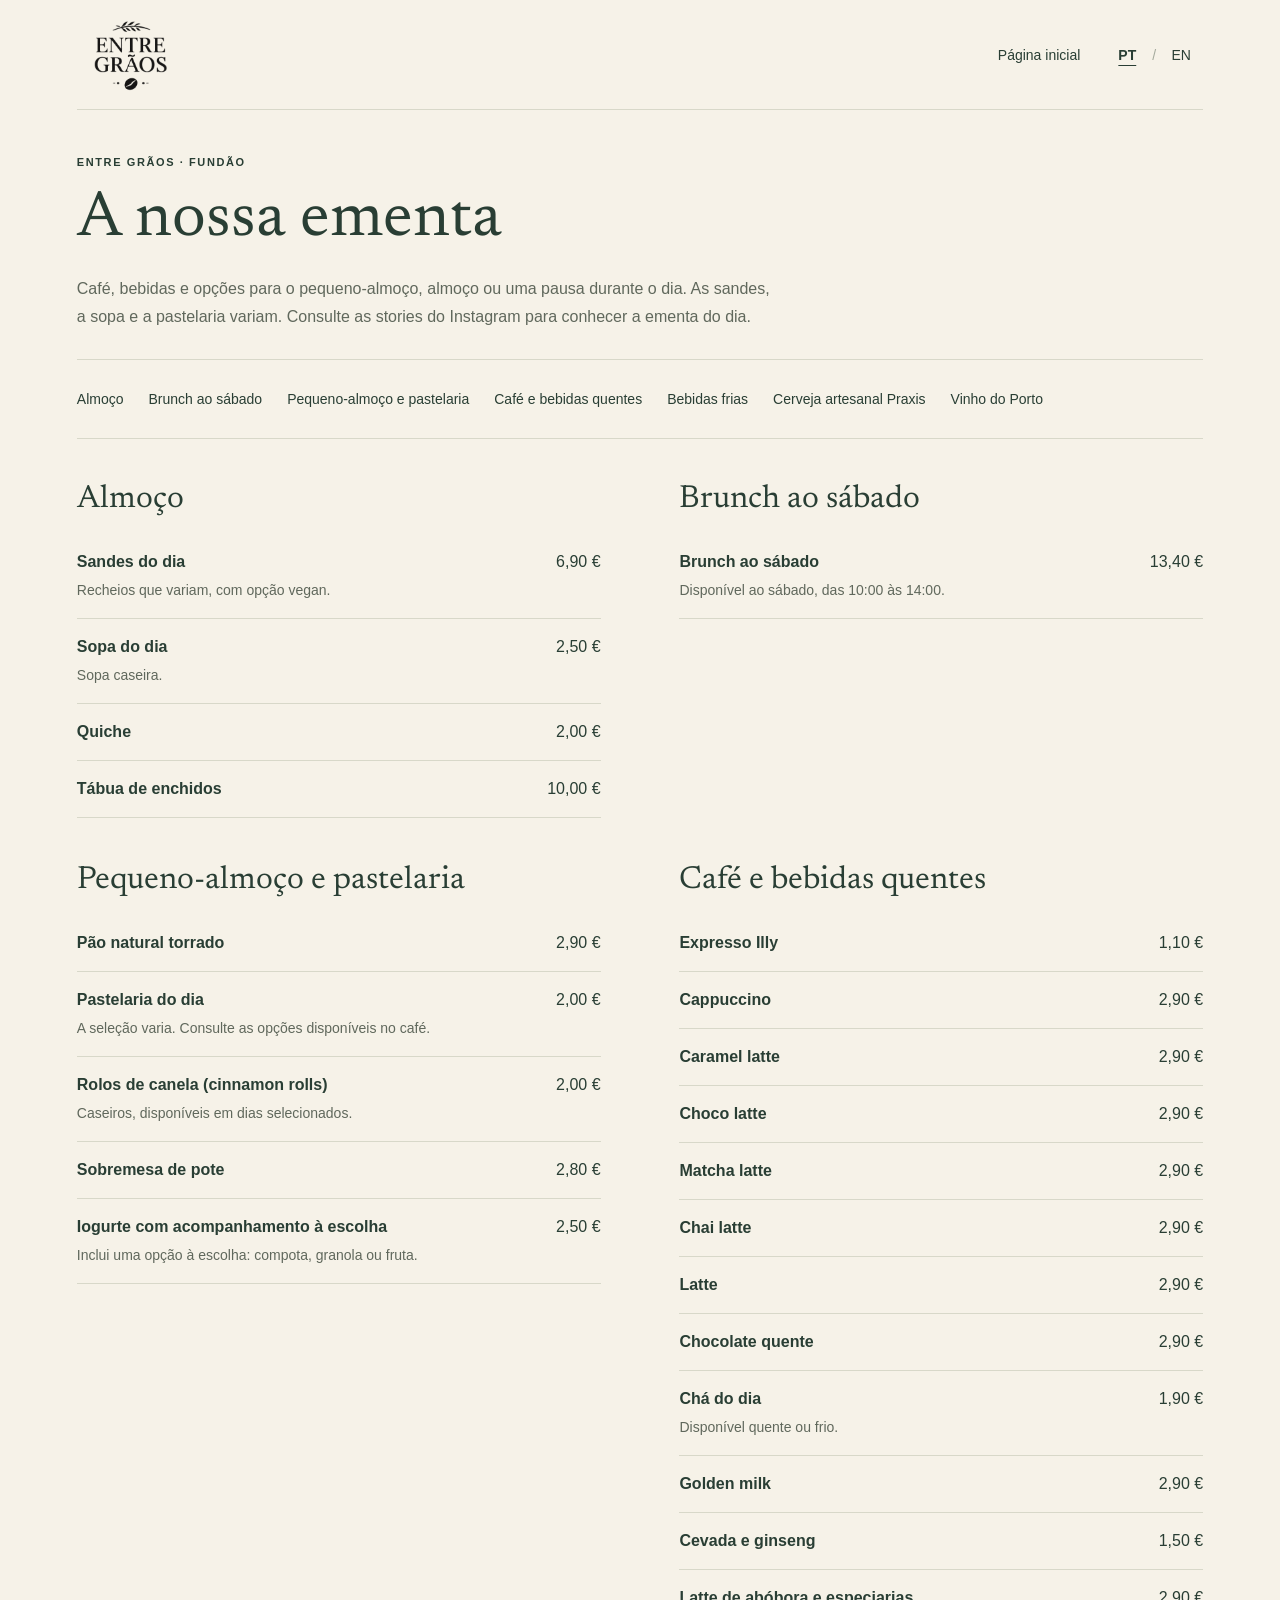
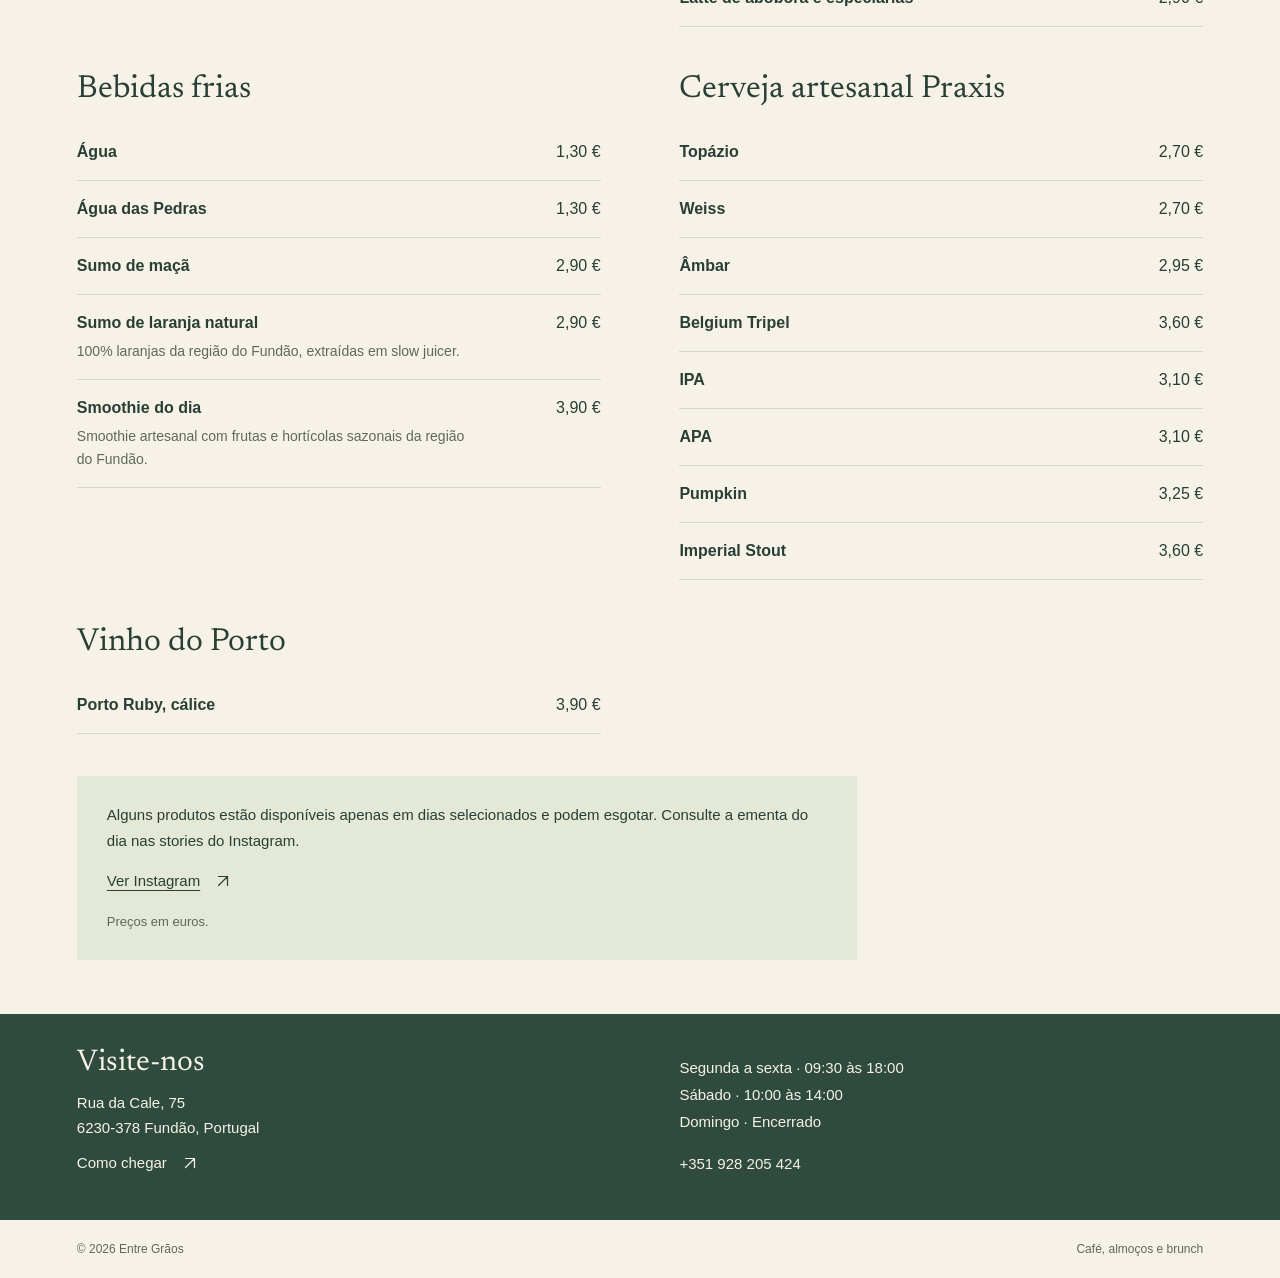
==== ementa/index.html @ a1f1f21e "Add bilingual menu with confirmed prices and homepage navigation" ====
<!doctype html>
<html lang="pt-PT"><head>
<meta charset="utf-8"><meta name="viewport" content="width=device-width,initial-scale=1"><meta name="theme-color" content="#2f4b3e">
<title>Ementa | Entre Grãos, Fundão</title><meta name="description" content="Consulte a ementa e os preços do Entre Grãos no Fundão: sandes, sopa, brunch ao sábado, pastelaria caseira, café e bebidas.">
<link rel="canonical" href="https://www.entregraos.pt/ementa/"><link rel="alternate" hreflang="pt-PT" href="https://www.entregraos.pt/ementa/"><link rel="alternate" hreflang="en" href="https://www.entregraos.pt/en/menu/"><link rel="alternate" hreflang="x-default" href="https://www.entregraos.pt/ementa/">
<meta property="og:type" content="website"><meta property="og:site_name" content="Entre Grãos"><meta property="og:title" content="Ementa | Entre Grãos, Fundão"><meta property="og:description" content="Consulte a ementa e os preços do Entre Grãos no Fundão: sandes, sopa, brunch ao sábado, pastelaria caseira, café e bebidas."><meta property="og:url" content="https://www.entregraos.pt/ementa/"><meta property="og:image" content="https://www.entregraos.pt/assets/entre-graos-interior-share.jpg"><meta property="og:image:width" content="1200"><meta property="og:image:height" content="630"><meta name="twitter:card" content="summary_large_image">
<link rel="icon" href="../assets/icons/favicon.ico?v=original-1" sizes="16x16 32x32 48x48"><link rel="apple-touch-icon" href="../assets/icons/apple-touch-icon.png?v=original-1" sizes="180x180">
<link rel="preload" href="../assets/fonts/newsreader-400-normal.woff2" as="font" type="font/woff2" crossorigin>
<link rel="stylesheet" href="../style.css?v=20261030-menu-1"><link rel="stylesheet" href="../menu.css?v=20261030-menu-1">
<script type="application/ld+json">{"@context":"https://schema.org","@type":"Menu","@id":"https://www.entregraos.pt/ementa/#menu","name":"A nossa ementa","url":"https://www.entregraos.pt/ementa/","inLanguage":"pt-PT","hasMenuSection":[{"@type":"MenuSection","name":"Almoço","hasMenuItem":[{"@type":"MenuItem","name":"Sandes do dia","offers":{"@type":"Offer","price":"6.90","priceCurrency":"EUR"},"description":"Recheios que variam, com opção vegan."},{"@type":"MenuItem","name":"Sopa do dia","offers":{"@type":"Offer","price":"2.50","priceCurrency":"EUR"},"description":"Sopa caseira."},{"@type":"MenuItem","name":"Quiche","offers":{"@type":"Offer","price":"2.00","priceCurrency":"EUR"}},{"@type":"MenuItem","name":"Tábua de enchidos","offers":{"@type":"Offer","price":"10.00","priceCurrency":"EUR"}}]},{"@type":"MenuSection","name":"Brunch ao sábado","hasMenuItem":[{"@type":"MenuItem","name":"Brunch ao sábado","offers":{"@type":"Offer","price":"13.40","priceCurrency":"EUR"},"description":"Disponível ao sábado, das 10:00 às 14:00."}]},{"@type":"MenuSection","name":"Pequeno-almoço e pastelaria","hasMenuItem":[{"@type":"MenuItem","name":"Pão natural torrado","offers":{"@type":"Offer","price":"2.90","priceCurrency":"EUR"}},{"@type":"MenuItem","name":"Pastelaria do dia","offers":{"@type":"Offer","price":"2.00","priceCurrency":"EUR"},"description":"A seleção varia. Consulte as opções disponíveis no café."},{"@type":"MenuItem","name":"Rolos de canela (cinnamon rolls)","offers":{"@type":"Offer","price":"2.00","priceCurrency":"EUR"},"description":"Caseiros, disponíveis em dias selecionados."},{"@type":"MenuItem","name":"Sobremesa de pote","offers":{"@type":"Offer","price":"2.80","priceCurrency":"EUR"}},{"@type":"MenuItem","name":"Iogurte com acompanhamento à escolha","offers":{"@type":"Offer","price":"2.50","priceCurrency":"EUR"},"description":"Inclui uma opção à escolha: compota, granola ou fruta."}]},{"@type":"MenuSection","name":"Café e bebidas quentes","hasMenuItem":[{"@type":"MenuItem","name":"Expresso Illy","offers":{"@type":"Offer","price":"1.10","priceCurrency":"EUR"}},{"@type":"MenuItem","name":"Cappuccino","offers":{"@type":"Offer","price":"2.90","priceCurrency":"EUR"}},{"@type":"MenuItem","name":"Caramel latte","offers":{"@type":"Offer","price":"2.90","priceCurrency":"EUR"}},{"@type":"MenuItem","name":"Choco latte","offers":{"@type":"Offer","price":"2.90","priceCurrency":"EUR"}},{"@type":"MenuItem","name":"Matcha latte","offers":{"@type":"Offer","price":"2.90","priceCurrency":"EUR"}},{"@type":"MenuItem","name":"Chai latte","offers":{"@type":"Offer","price":"2.90","priceCurrency":"EUR"}},{"@type":"MenuItem","name":"Latte","offers":{"@type":"Offer","price":"2.90","priceCurrency":"EUR"}},{"@type":"MenuItem","name":"Chocolate quente","offers":{"@type":"Offer","price":"2.90","priceCurrency":"EUR"}},{"@type":"MenuItem","name":"Chá do dia","offers":{"@type":"Offer","price":"1.90","priceCurrency":"EUR"},"description":"Disponível quente ou frio."},{"@type":"MenuItem","name":"Golden milk","offers":{"@type":"Offer","price":"2.90","priceCurrency":"EUR"}},{"@type":"MenuItem","name":"Cevada e ginseng","offers":{"@type":"Offer","price":"1.50","priceCurrency":"EUR"}},{"@type":"MenuItem","name":"Latte de abóbora e especiarias","offers":{"@type":"Offer","price":"2.90","priceCurrency":"EUR"}}]},{"@type":"MenuSection","name":"Bebidas frias","hasMenuItem":[{"@type":"MenuItem","name":"Água","offers":{"@type":"Offer","price":"1.30","priceCurrency":"EUR"}},{"@type":"MenuItem","name":"Água das Pedras","offers":{"@type":"Offer","price":"1.30","priceCurrency":"EUR"}},{"@type":"MenuItem","name":"Sumo de maçã","offers":{"@type":"Offer","price":"2.90","priceCurrency":"EUR"}},{"@type":"MenuItem","name":"Sumo de laranja natural","offers":{"@type":"Offer","price":"2.90","priceCurrency":"EUR"},"description":"100% laranjas da região do Fundão, extraídas em slow juicer."},{"@type":"MenuItem","name":"Smoothie do dia","offers":{"@type":"Offer","price":"3.90","priceCurrency":"EUR"},"description":"Smoothie artesanal com frutas e hortícolas sazonais da região do Fundão."}]},{"@type":"MenuSection","name":"Cerveja artesanal Praxis","hasMenuItem":[{"@type":"MenuItem","name":"Topázio","offers":{"@type":"Offer","price":"2.70","priceCurrency":"EUR"}},{"@type":"MenuItem","name":"Weiss","offers":{"@type":"Offer","price":"2.70","priceCurrency":"EUR"}},{"@type":"MenuItem","name":"Âmbar","offers":{"@type":"Offer","price":"2.95","priceCurrency":"EUR"}},{"@type":"MenuItem","name":"Belgium Tripel","offers":{"@type":"Offer","price":"3.60","priceCurrency":"EUR"}},{"@type":"MenuItem","name":"IPA","offers":{"@type":"Offer","price":"3.10","priceCurrency":"EUR"}},{"@type":"MenuItem","name":"APA","offers":{"@type":"Offer","price":"3.10","priceCurrency":"EUR"}},{"@type":"MenuItem","name":"Pumpkin","offers":{"@type":"Offer","price":"3.25","priceCurrency":"EUR"}},{"@type":"MenuItem","name":"Imperial Stout","offers":{"@type":"Offer","price":"3.60","priceCurrency":"EUR"}}]},{"@type":"MenuSection","name":"Vinho do Porto","hasMenuItem":[{"@type":"MenuItem","name":"Porto Ruby, cálice","offers":{"@type":"Offer","price":"3.90","priceCurrency":"EUR"}}]}]}</script>
</head><body class="menu-page">
<a class="skip-link" href="#main">Saltar para a ementa</a>
<header class="site-header wrap"><a class="brand" href="../" aria-label="Entre Grãos, página inicial"><img src="../logo-entregraos.png" width="612" height="408" alt="Entre Grãos"></a><div class="header-links"><a class="menu-home-link" href="../">Página inicial</a><nav class="languages" aria-label="Idioma / Language"><a href="./" lang="pt-PT" hreflang="pt-PT" aria-label="Português (PT)" aria-current="page">PT</a><span aria-hidden="true">/</span><a href="../en/menu/" lang="en" hreflang="en" aria-label="English (EN)">EN</a></nav></div></header>
<main class="menu-main wrap" id="main" tabindex="-1"><div class="menu-intro"><p class="eyebrow">Entre Grãos · Fundão</p><h1>A nossa ementa</h1><p>Café, bebidas e opções para o pequeno-almoço, almoço ou uma pausa durante o dia. As sandes, a sopa e a pastelaria variam. Consulte as stories do Instagram para conhecer a ementa do dia.</p></div>
<nav class="menu-categories" aria-label="Categorias da ementa"><a href="#almoco">Almoço</a><a href="#brunch">Brunch ao sábado</a><a href="#pequeno-almoco">Pequeno-almoço e pastelaria</a><a href="#quentes">Café e bebidas quentes</a><a href="#frias">Bebidas frias</a><a href="#cervejas">Cerveja artesanal Praxis</a><a href="#vinho">Vinho do Porto</a></nav>
<div class="menu-layout"><section class="menu-section" id="almoco" aria-labelledby="title-almoco"><h2 id="title-almoco">Almoço</h2><ul><li class="menu-item" id="sandes"><div class="menu-item-copy"><h3>Sandes do dia</h3><p>Recheios que variam, com opção vegan.</p></div><p class="menu-price">6,90 €</p></li><li class="menu-item" id="sopa"><div class="menu-item-copy"><h3>Sopa do dia</h3><p>Sopa caseira.</p></div><p class="menu-price">2,50 €</p></li><li class="menu-item" id="quiche"><div class="menu-item-copy"><h3>Quiche</h3></div><p class="menu-price">2,00 €</p></li><li class="menu-item" id="tabua"><div class="menu-item-copy"><h3>Tábua de enchidos</h3></div><p class="menu-price">10,00 €</p></li></ul></section><section class="menu-section" id="brunch" aria-labelledby="title-brunch"><h2 id="title-brunch">Brunch ao sábado</h2><ul><li class="menu-item" id="brunch-sabado"><div class="menu-item-copy"><h3>Brunch ao sábado</h3><p>Disponível ao sábado, das 10:00 às 14:00.</p></div><p class="menu-price">13,40 €</p></li></ul></section><section class="menu-section" id="pequeno-almoco" aria-labelledby="title-pequeno-almoco"><h2 id="title-pequeno-almoco">Pequeno-almoço e pastelaria</h2><ul><li class="menu-item" id="torrada"><div class="menu-item-copy"><h3>Pão natural torrado</h3></div><p class="menu-price">2,90 €</p></li><li class="menu-item" id="pastelaria"><div class="menu-item-copy"><h3>Pastelaria do dia</h3><p>A seleção varia. Consulte as opções disponíveis no café.</p></div><p class="menu-price">2,00 €</p></li><li class="menu-item" id="rolos-canela"><div class="menu-item-copy"><h3>Rolos de canela (cinnamon rolls)</h3><p>Caseiros, disponíveis em dias selecionados.</p></div><p class="menu-price">2,00 €</p></li><li class="menu-item" id="sobremesa-pote"><div class="menu-item-copy"><h3>Sobremesa de pote</h3></div><p class="menu-price">2,80 €</p></li><li class="menu-item" id="iogurte"><div class="menu-item-copy"><h3>Iogurte com acompanhamento à escolha</h3><p>Inclui uma opção à escolha: compota, granola ou fruta.</p></div><p class="menu-price">2,50 €</p></li></ul></section><section class="menu-section" id="quentes" aria-labelledby="title-quentes"><h2 id="title-quentes">Café e bebidas quentes</h2><ul><li class="menu-item" id="expresso"><div class="menu-item-copy"><h3>Expresso Illy</h3></div><p class="menu-price">1,10 €</p></li><li class="menu-item" id="cappuccino"><div class="menu-item-copy"><h3>Cappuccino</h3></div><p class="menu-price">2,90 €</p></li><li class="menu-item" id="caramel-latte"><div class="menu-item-copy"><h3>Caramel latte</h3></div><p class="menu-price">2,90 €</p></li><li class="menu-item" id="choco-latte"><div class="menu-item-copy"><h3>Choco latte</h3></div><p class="menu-price">2,90 €</p></li><li class="menu-item" id="matcha"><div class="menu-item-copy"><h3>Matcha latte</h3></div><p class="menu-price">2,90 €</p></li><li class="menu-item" id="chai"><div class="menu-item-copy"><h3>Chai latte</h3></div><p class="menu-price">2,90 €</p></li><li class="menu-item" id="latte"><div class="menu-item-copy"><h3>Latte</h3></div><p class="menu-price">2,90 €</p></li><li class="menu-item" id="chocolate"><div class="menu-item-copy"><h3>Chocolate quente</h3></div><p class="menu-price">2,90 €</p></li><li class="menu-item" id="cha"><div class="menu-item-copy"><h3>Chá do dia</h3><p>Disponível quente ou frio.</p></div><p class="menu-price">1,90 €</p></li><li class="menu-item" id="golden-milk"><div class="menu-item-copy"><h3>Golden milk</h3></div><p class="menu-price">2,90 €</p></li><li class="menu-item" id="cevada-ginseng"><div class="menu-item-copy"><h3>Cevada e ginseng</h3></div><p class="menu-price">1,50 €</p></li><li class="menu-item" id="pumpkin-latte"><div class="menu-item-copy"><h3>Latte de abóbora e especiarias</h3></div><p class="menu-price">2,90 €</p></li></ul></section><section class="menu-section" id="frias" aria-labelledby="title-frias"><h2 id="title-frias">Bebidas frias</h2><ul><li class="menu-item" id="agua"><div class="menu-item-copy"><h3>Água</h3></div><p class="menu-price">1,30 €</p></li><li class="menu-item" id="pedras"><div class="menu-item-copy"><h3>Água das Pedras</h3></div><p class="menu-price">1,30 €</p></li><li class="menu-item" id="sumo-maca"><div class="menu-item-copy"><h3>Sumo de maçã</h3></div><p class="menu-price">2,90 €</p></li><li class="menu-item" id="sumo-laranja"><div class="menu-item-copy"><h3>Sumo de laranja natural</h3><p>100% laranjas da região do Fundão, extraídas em slow juicer.</p></div><p class="menu-price">2,90 €</p></li><li class="menu-item" id="smoothie"><div class="menu-item-copy"><h3>Smoothie do dia</h3><p>Smoothie artesanal com frutas e hortícolas sazonais da região do Fundão.</p></div><p class="menu-price">3,90 €</p></li></ul></section><section class="menu-section" id="cervejas" aria-labelledby="title-cervejas"><h2 id="title-cervejas">Cerveja artesanal Praxis</h2><ul><li class="menu-item" id="praxis-topazio"><div class="menu-item-copy"><h3>Topázio</h3></div><p class="menu-price">2,70 €</p></li><li class="menu-item" id="praxis-weiss"><div class="menu-item-copy"><h3>Weiss</h3></div><p class="menu-price">2,70 €</p></li><li class="menu-item" id="praxis-ambar"><div class="menu-item-copy"><h3>Âmbar</h3></div><p class="menu-price">2,95 €</p></li><li class="menu-item" id="praxis-tripel"><div class="menu-item-copy"><h3>Belgium Tripel</h3></div><p class="menu-price">3,60 €</p></li><li class="menu-item" id="praxis-ipa"><div class="menu-item-copy"><h3>IPA</h3></div><p class="menu-price">3,10 €</p></li><li class="menu-item" id="praxis-apa"><div class="menu-item-copy"><h3>APA</h3></div><p class="menu-price">3,10 €</p></li><li class="menu-item" id="praxis-pumpkin"><div class="menu-item-copy"><h3>Pumpkin</h3></div><p class="menu-price">3,25 €</p></li><li class="menu-item" id="praxis-stout"><div class="menu-item-copy"><h3>Imperial Stout</h3></div><p class="menu-price">3,60 €</p></li></ul></section><section class="menu-section" id="vinho" aria-labelledby="title-vinho"><h2 id="title-vinho">Vinho do Porto</h2><ul><li class="menu-item" id="porto-ruby"><div class="menu-item-copy"><h3>Porto Ruby, cálice</h3></div><p class="menu-price">3,90 €</p></li></ul></section></div>
<aside class="menu-note"><p>Alguns produtos estão disponíveis apenas em dias selecionados e podem esgotar. Consulte a ementa do dia nas stories do Instagram.</p><a href="https://www.instagram.com/entre.graos.fnd/" target="_blank" rel="noopener noreferrer">Ver Instagram<svg width="18" height="18" viewBox="0 0 24 24" fill="none" stroke="currentColor" stroke-width="1.6" stroke-linecap="round" stroke-linejoin="round" aria-hidden="true"><path d="M6 18 18 6M6 6h12v12"/></svg></a><p class="currency-note">Preços em euros.</p></aside>
</main>
<section class="menu-visit"><div class="wrap"><div><h2>Visite-nos</h2><address>Rua da Cale, 75<br>6230-378 Fundão, Portugal</address><a href="https://maps.app.goo.gl/PhbanYhNMqBERcAv9" target="_blank" rel="noopener noreferrer">Como chegar<svg width="18" height="18" viewBox="0 0 24 24" fill="none" stroke="currentColor" stroke-width="1.6" stroke-linecap="round" stroke-linejoin="round" aria-hidden="true"><path d="M6 18 18 6M6 6h12v12"/></svg></a></div><div class="menu-opening"><p>Segunda a sexta · 09:30 às 18:00<br>Sábado · 10:00 às 14:00<br>Domingo · Encerrado</p><a href="tel:+351928205424">+351 928 205 424</a></div></div></section>
<footer class="wrap"><span>© 2026 Entre Grãos</span><span>Café, almoços e brunch</span></footer>
</body></html>
---- style.css ----
@font-face{font-family:'Newsreader';font-style:normal;font-weight:400;font-display:swap;src:url('assets/fonts/newsreader-400-normal.woff2') format('woff2')}
@font-face{font-family:'Newsreader';font-style:italic;font-weight:400;font-display:swap;src:url('assets/fonts/newsreader-400-italic.woff2') format('woff2')}
:root{--cream:#f6f2e8;--green:#2f4b3e;--ink:#293e34;--muted:#60685c;--line:#d8d8c9;--clay:#a9583f;font-family:Arial,Helvetica,sans-serif;color:var(--ink);background:var(--cream)}
*{box-sizing:border-box}html{scroll-behavior:smooth;scroll-padding-top:24px}body{margin:0}a{color:inherit;text-decoration:none}a:focus-visible{outline:3px solid var(--clay);outline-offset:5px}a:hover{text-decoration:underline;text-underline-offset:4px}img{display:block;width:100%;height:auto}p,h1,h2,figure{margin:0}.wrap{width:min(1180px,88%);margin-inline:auto}.site-header{height:110px;display:flex;align-items:center;justify-content:space-between;border-bottom:1px solid var(--line)}.brand{display:block;position:relative;overflow:hidden;width:110px;height:88px;flex:none}.brand img{position:absolute;width:205px;height:auto;max-width:none;top:-24px;left:-48px;mix-blend-mode:multiply}.header-links{display:flex;align-items:center;gap:34px;font-size:14px}.visit-link{padding:14px 0}.languages{display:flex;align-items:center;gap:3px}.languages a{display:flex;align-items:center;justify-content:center;min-width:44px;min-height:44px}.languages span{color:#a5aa9d}.languages [aria-current=page]{font-weight:700;text-decoration:underline;text-underline-offset:5px}.hero{display:grid;grid-template-columns:1.14fr 1fr;gap:7%;padding-block:46px 52px;align-items:center}.eyebrow{font-size:11px;font-weight:600;letter-spacing:1.6px;text-transform:uppercase;margin-bottom:23px}.hero h1{font-family:'Newsreader',Georgia,'Times New Roman',serif;font-size:clamp(38px,3.8vw,55px);font-weight:400;letter-spacing:0;line-height:1.06}.hero h1 em{display:block;font-weight:400;margin-top:5px}.introduction{font-size:16px;line-height:1.75;color:var(--muted);margin-top:24px;max-width:510px}.services{display:grid;grid-template-columns:.95fr 1fr;gap:24px;margin-top:28px;padding-top:22px;border-top:1px solid var(--line)}.services h2{font-size:15px;font-weight:600;margin-bottom:8px}.services p{font-size:13px;line-height:1.65}.button{display:inline-flex;align-items:center;justify-content:space-between;gap:42px;min-height:52px;margin-top:28px;padding:15px 22px;background:var(--green);color:var(--cream);font-size:14px}.button:hover{background:#243f32;text-decoration:none}svg{flex:none}.hero-photo{height:515px;overflow:hidden;border-radius:160px 0 0 0}.hero-photo img{width:100%;height:100%;object-fit:cover;object-position:center 65%}.visit{background:var(--green);color:var(--cream)}.visit-grid{display:grid;grid-template-columns:1fr 1fr 1.05fr;gap:8%;padding-block:42px 38px}.visit h2{letter-spacing:0;font-family:'Newsreader',Georgia,'Times New Roman',serif;font-size:26px;font-weight:400;margin-bottom:19px}.visit p,.visit address,.visit a,.visit dl{font-size:14px;line-height:1.65}.visit a:focus-visible{outline-color:var(--cream)}.visit dl{margin:0}.visit dl>div{display:flex;justify-content:space-between;gap:14px;padding:9px 0;border-bottom:1px solid #ffffff2b}.visit dl>div:first-child{padding-top:0}.visit dd{margin:0;white-space:nowrap}.contacts address{font-style:normal;margin-bottom:13px}.contacts>a{display:block;width:max-content;max-width:100%;min-height:36px}.social p{color:#e0e6d8;max-width:250px}.instagram,.facebook{display:flex;align-items:center;width:max-content;max-width:100%;gap:10px;min-height:44px}.instagram{margin-top:11px}.instagram>svg:last-child,.facebook>svg:last-child{margin-left:4px}.facebook{color:#e0e6d8}.visit a:hover{color:#fff}footer{display:flex;justify-content:space-between;gap:18px;padding-block:22px;font-size:12px;color:var(--muted)}.skip-link{position:absolute;left:12px;top:12px;transform:translateY(-180%);z-index:10;background:var(--green);color:white;padding:14px}.skip-link:focus{transform:translateY(0)}#main:focus{outline:none}
@media(max-width:1000px){.wrap{width:90%}.hero{gap:5%;grid-template-columns:1.12fr 1fr}.hero-photo{height:520px}.services{grid-template-columns:1fr;gap:15px}.visit-grid{gap:5%;grid-template-columns:1fr 1fr 1.1fr}.visit h2{font-size:24px}.visit dl>div{display:block}.visit dd{margin-top:3px}}
@media(max-width:700px){.wrap{width:86%}.site-header{height:93px}.brand{width:93px;height:78px}.brand img{width:177px;top:-20px;left:-43px}.visit-link{display:none}.header-links{gap:0}.hero{display:flex;flex-direction:column;align-items:stretch;gap:31px;padding-block:34px 36px}.eyebrow{font-size:10px;margin-bottom:20px}.hero h1{font-size:clamp(34px,9.4vw,48px);letter-spacing:0;line-height:1.08}.hero h1 em{margin-top:3px}.introduction{font-size:15px;line-height:1.75;margin-top:21px}.services{grid-template-columns:1fr;gap:18px;margin-top:25px;padding-top:20px}.services h2{margin-bottom:4px}.services p{font-size:14px}.button{margin-top:24px}.hero-photo{height:240px;border-radius:90px 0 0 0}.hero-photo img{object-position:center 72%}.visit-grid{grid-template-columns:1fr;gap:29px;padding-block:34px}.visit h2{font-size:26px;margin-bottom:15px}.visit dl>div{display:flex}.visit dd{margin-top:0}.social p{max-width:none}.contacts address{margin-bottom:10px}footer{flex-direction:column;gap:7px;padding-block:20px}}
@media(prefers-reduced-motion:reduce){html{scroll-behavior:auto}}

.hero-actions{display:flex;align-items:center;gap:25px;flex-wrap:wrap;margin-top:28px}.hero-actions .button{margin-top:0}.call-link{display:inline-flex;align-items:center;gap:12px;min-height:44px;font-size:14px;padding:8px 0;border-bottom:1px solid var(--line)}
@media(max-width:700px){.hero-actions{margin-top:24px;gap:24px}.hero-actions .button{gap:24px;padding-inline:18px}}

.menu-link{display:inline-flex;align-items:center;gap:12px;min-height:44px;padding:8px 0;font-size:14px;border-bottom:1px solid var(--line)}
---- menu.css ----
/* Menu typography shares the homepage's local fonts and brand palette. */
.menu-main{padding-block:46px 54px}.menu-intro{max-width:780px}.menu-intro .eyebrow{margin-bottom:18px}.menu-intro h1{font-family:'Newsreader',Georgia,serif;font-size:clamp(40px,5vw,64px);line-height:1.08;font-weight:400;letter-spacing:0}.menu-intro>p:last-child{max-width:700px;margin-top:20px;font-size:16px;line-height:1.75;color:var(--muted)}.menu-categories{display:flex;flex-wrap:wrap;gap:5px 25px;margin:28px 0 42px;padding:17px 0;border-block:1px solid var(--line)}.menu-categories a{display:inline-flex;align-items:center;min-height:44px;font-size:14px}.menu-layout{display:grid;grid-template-columns:1fr 1fr;gap:44px 7%;align-items:start}.menu-section{min-width:0;scroll-margin-top:24px}.menu-section h2{font-family:'Newsreader',Georgia,serif;font-size:32px;line-height:1.15;font-weight:400;letter-spacing:0;margin-bottom:16px}.menu-section ul{list-style:none;padding:0;margin:0}.menu-item{display:flex;justify-content:space-between;align-items:baseline;gap:20px;padding:16px 0;border-bottom:1px solid var(--line)}.menu-item-copy{min-width:0}.menu-item h3{font-size:16px;line-height:1.5;font-weight:600;margin:0}.menu-item-copy p{font-size:14px;line-height:1.65;color:var(--muted);margin-top:5px;max-width:390px}.menu-price{flex:none;white-space:nowrap;font-size:16px;line-height:1.5;font-variant-numeric:tabular-nums}.menu-note{margin-top:42px;padding:26px 30px;background:var(--sage,#e3e8d7);font-size:15px;line-height:1.75;max-width:780px}.menu-note>a,.menu-visit a{display:inline-flex;align-items:center;gap:14px;min-height:44px}.menu-note>a{margin-top:5px;text-decoration:underline;text-underline-offset:4px}.currency-note{font-size:13px;color:var(--muted);margin-top:8px}.menu-visit{background:var(--green);color:var(--cream);padding-block:34px}.menu-visit>.wrap{display:grid;grid-template-columns:1fr 1fr;gap:7%}.menu-visit h2{font-family:'Newsreader',Georgia,serif;font-size:30px;font-weight:400;margin:0 0 12px}.menu-visit address{font-style:normal;font-size:15px;line-height:1.7}.menu-visit a{font-size:15px}.menu-visit a:focus-visible{outline-color:var(--cream)}.menu-opening{padding-top:6px;font-size:15px;line-height:1.8}.menu-opening>a{margin-top:7px}.menu-home-link{min-height:44px;display:inline-flex;align-items:center;font-size:14px}.menu-page .header-links{gap:25px}
@media(max-width:760px){.menu-layout{grid-template-columns:1fr;gap:33px}.menu-main{padding-block:30px 36px}.menu-intro h1{font-size:43px}.menu-intro>p:last-child{font-size:15px;margin-top:16px}.menu-categories{gap:2px 18px;margin:23px 0 30px;padding-block:12px}.menu-categories a{font-size:13px}.menu-section h2{font-size:30px;margin-bottom:10px}.menu-item{gap:14px;padding-block:14px}.menu-item h3,.menu-price{font-size:15px}.menu-note{padding:22px;margin-top:32px}.menu-visit>.wrap{grid-template-columns:1fr;gap:22px}.menu-page .header-links{gap:12px}.menu-home-link{font-size:13px}.menu-page .languages{gap:0}}
@media(max-width:360px){.menu-page .wrap{width:90%}.menu-page .brand{width:85px}.menu-page .header-links{gap:8px}.menu-page .languages a{min-width:44px}.menu-home-link{max-width:65px;line-height:1.35}.menu-intro h1{font-size:38px}}
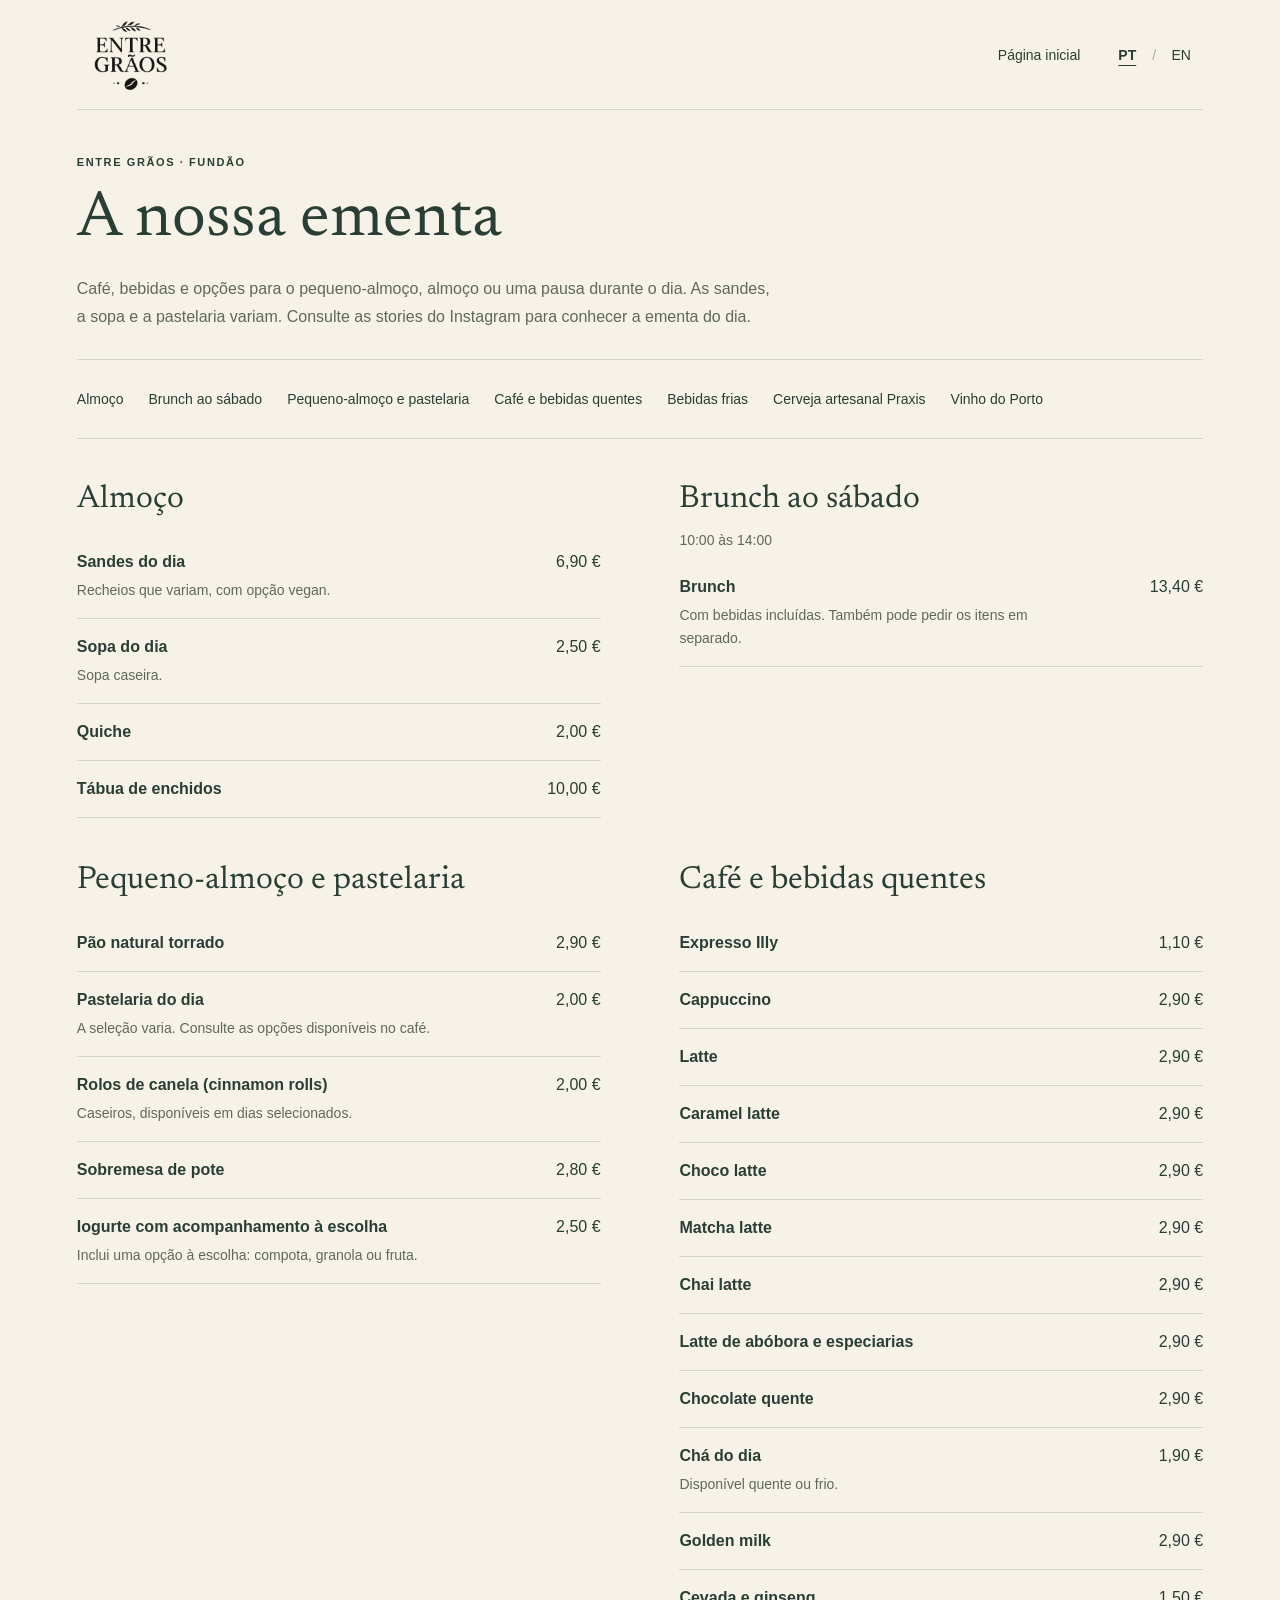
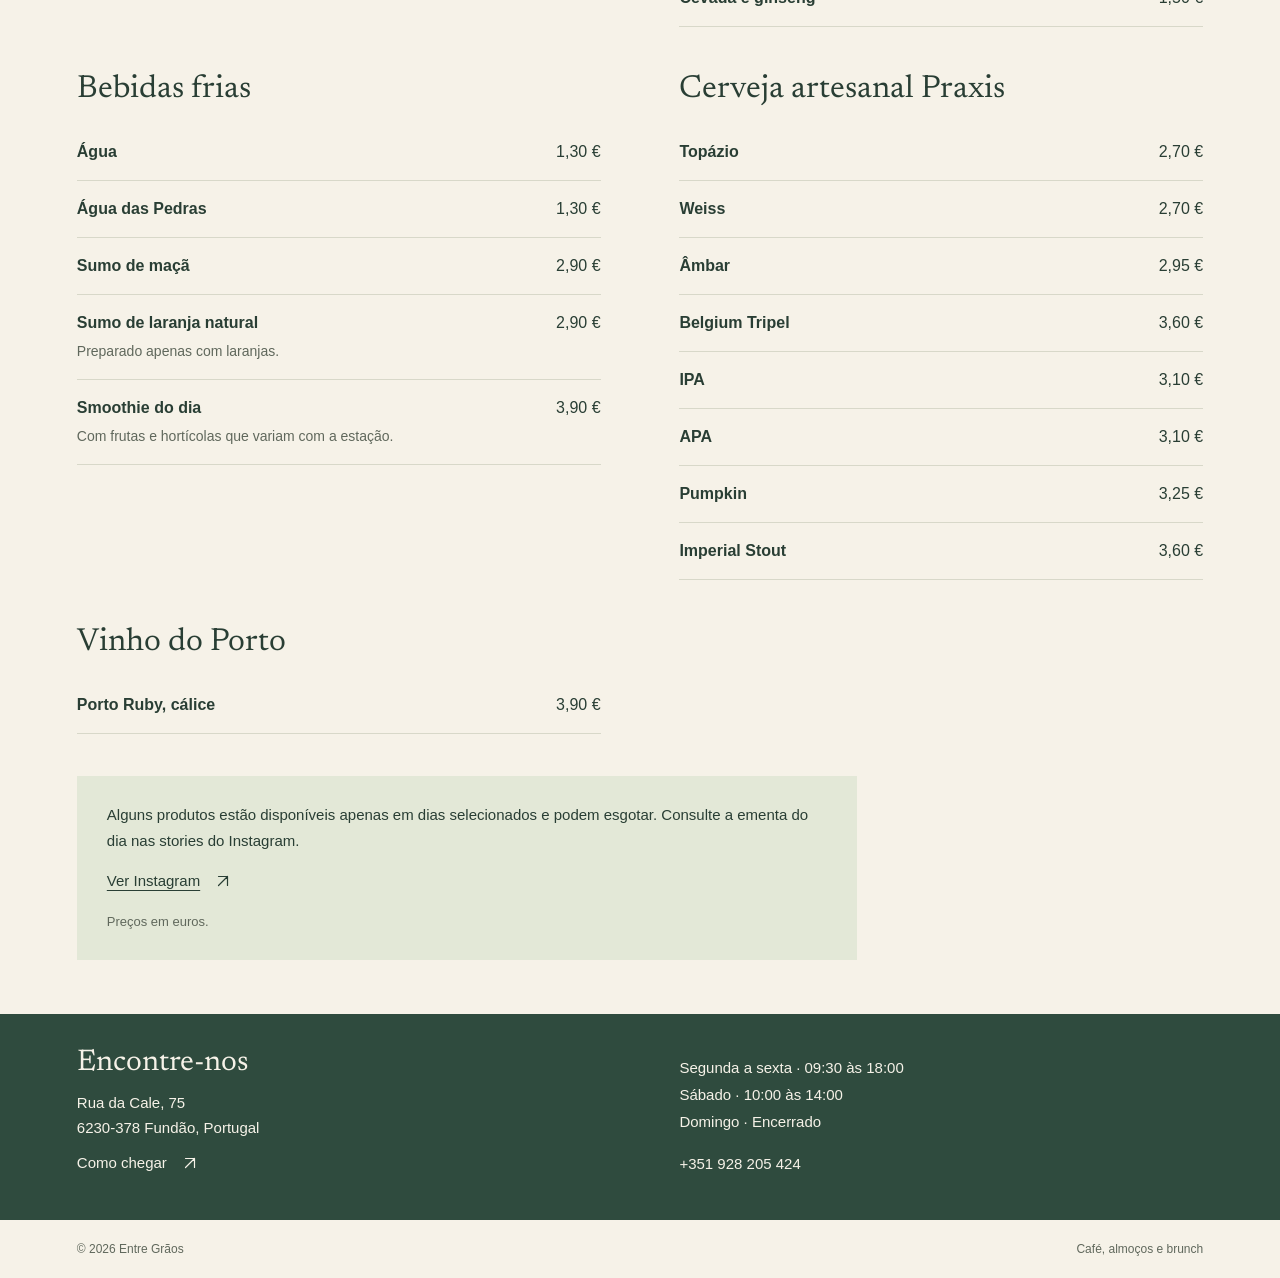
==== commit f0b2db11: "Refine menu navigation and copy, add branded 404 and sitemap dates" ====
--- a/ementa/index.html
+++ b/ementa/index.html
@@ -1,21 +1,21 @@
 <!doctype html>
 <html lang="pt-PT"><head>
 <meta charset="utf-8"><meta name="viewport" content="width=device-width,initial-scale=1"><meta name="theme-color" content="#2f4b3e">
-<title>Ementa | Entre Grãos, Fundão</title><meta name="description" content="Consulte a ementa e os preços do Entre Grãos no Fundão: sandes, sopa, brunch ao sábado, pastelaria caseira, café e bebidas.">
+<title>Ementa e preços | Entre Grãos, Fundão</title><meta name="description" content="Consulte a ementa e os preços do Entre Grãos no Fundão: sandes, sopa, brunch ao sábado, pastelaria caseira, café e bebidas.">
 <link rel="canonical" href="https://www.entregraos.pt/ementa/"><link rel="alternate" hreflang="pt-PT" href="https://www.entregraos.pt/ementa/"><link rel="alternate" hreflang="en" href="https://www.entregraos.pt/en/menu/"><link rel="alternate" hreflang="x-default" href="https://www.entregraos.pt/ementa/">
-<meta property="og:type" content="website"><meta property="og:site_name" content="Entre Grãos"><meta property="og:title" content="Ementa | Entre Grãos, Fundão"><meta property="og:description" content="Consulte a ementa e os preços do Entre Grãos no Fundão: sandes, sopa, brunch ao sábado, pastelaria caseira, café e bebidas."><meta property="og:url" content="https://www.entregraos.pt/ementa/"><meta property="og:image" content="https://www.entregraos.pt/assets/entre-graos-interior-share.jpg"><meta property="og:image:width" content="1200"><meta property="og:image:height" content="630"><meta name="twitter:card" content="summary_large_image">
+<meta property="og:type" content="website"><meta property="og:site_name" content="Entre Grãos"><meta property="og:title" content="Ementa e preços | Entre Grãos, Fundão"><meta property="og:description" content="Consulte a ementa e os preços do Entre Grãos no Fundão: sandes, sopa, brunch ao sábado, pastelaria caseira, café e bebidas."><meta property="og:url" content="https://www.entregraos.pt/ementa/"><meta property="og:image" content="https://www.entregraos.pt/assets/entre-graos-interior-share.jpg"><meta property="og:image:width" content="1200"><meta property="og:image:height" content="630"><meta name="twitter:card" content="summary_large_image">
 <link rel="icon" href="../assets/icons/favicon.ico?v=original-1" sizes="16x16 32x32 48x48"><link rel="apple-touch-icon" href="../assets/icons/apple-touch-icon.png?v=original-1" sizes="180x180">
 <link rel="preload" href="../assets/fonts/newsreader-400-normal.woff2" as="font" type="font/woff2" crossorigin>
-<link rel="stylesheet" href="../style.css?v=20261030-menu-1"><link rel="stylesheet" href="../menu.css?v=20261030-menu-1">
-<script type="application/ld+json">{"@context":"https://schema.org","@type":"Menu","@id":"https://www.entregraos.pt/ementa/#menu","name":"A nossa ementa","url":"https://www.entregraos.pt/ementa/","inLanguage":"pt-PT","hasMenuSection":[{"@type":"MenuSection","name":"Almoço","hasMenuItem":[{"@type":"MenuItem","name":"Sandes do dia","offers":{"@type":"Offer","price":"6.90","priceCurrency":"EUR"},"description":"Recheios que variam, com opção vegan."},{"@type":"MenuItem","name":"Sopa do dia","offers":{"@type":"Offer","price":"2.50","priceCurrency":"EUR"},"description":"Sopa caseira."},{"@type":"MenuItem","name":"Quiche","offers":{"@type":"Offer","price":"2.00","priceCurrency":"EUR"}},{"@type":"MenuItem","name":"Tábua de enchidos","offers":{"@type":"Offer","price":"10.00","priceCurrency":"EUR"}}]},{"@type":"MenuSection","name":"Brunch ao sábado","hasMenuItem":[{"@type":"MenuItem","name":"Brunch ao sábado","offers":{"@type":"Offer","price":"13.40","priceCurrency":"EUR"},"description":"Disponível ao sábado, das 10:00 às 14:00."}]},{"@type":"MenuSection","name":"Pequeno-almoço e pastelaria","hasMenuItem":[{"@type":"MenuItem","name":"Pão natural torrado","offers":{"@type":"Offer","price":"2.90","priceCurrency":"EUR"}},{"@type":"MenuItem","name":"Pastelaria do dia","offers":{"@type":"Offer","price":"2.00","priceCurrency":"EUR"},"description":"A seleção varia. Consulte as opções disponíveis no café."},{"@type":"MenuItem","name":"Rolos de canela (cinnamon rolls)","offers":{"@type":"Offer","price":"2.00","priceCurrency":"EUR"},"description":"Caseiros, disponíveis em dias selecionados."},{"@type":"MenuItem","name":"Sobremesa de pote","offers":{"@type":"Offer","price":"2.80","priceCurrency":"EUR"}},{"@type":"MenuItem","name":"Iogurte com acompanhamento à escolha","offers":{"@type":"Offer","price":"2.50","priceCurrency":"EUR"},"description":"Inclui uma opção à escolha: compota, granola ou fruta."}]},{"@type":"MenuSection","name":"Café e bebidas quentes","hasMenuItem":[{"@type":"MenuItem","name":"Expresso Illy","offers":{"@type":"Offer","price":"1.10","priceCurrency":"EUR"}},{"@type":"MenuItem","name":"Cappuccino","offers":{"@type":"Offer","price":"2.90","priceCurrency":"EUR"}},{"@type":"MenuItem","name":"Caramel latte","offers":{"@type":"Offer","price":"2.90","priceCurrency":"EUR"}},{"@type":"MenuItem","name":"Choco latte","offers":{"@type":"Offer","price":"2.90","priceCurrency":"EUR"}},{"@type":"MenuItem","name":"Matcha latte","offers":{"@type":"Offer","price":"2.90","priceCurrency":"EUR"}},{"@type":"MenuItem","name":"Chai latte","offers":{"@type":"Offer","price":"2.90","priceCurrency":"EUR"}},{"@type":"MenuItem","name":"Latte","offers":{"@type":"Offer","price":"2.90","priceCurrency":"EUR"}},{"@type":"MenuItem","name":"Chocolate quente","offers":{"@type":"Offer","price":"2.90","priceCurrency":"EUR"}},{"@type":"MenuItem","name":"Chá do dia","offers":{"@type":"Offer","price":"1.90","priceCurrency":"EUR"},"description":"Disponível quente ou frio."},{"@type":"MenuItem","name":"Golden milk","offers":{"@type":"Offer","price":"2.90","priceCurrency":"EUR"}},{"@type":"MenuItem","name":"Cevada e ginseng","offers":{"@type":"Offer","price":"1.50","priceCurrency":"EUR"}},{"@type":"MenuItem","name":"Latte de abóbora e especiarias","offers":{"@type":"Offer","price":"2.90","priceCurrency":"EUR"}}]},{"@type":"MenuSection","name":"Bebidas frias","hasMenuItem":[{"@type":"MenuItem","name":"Água","offers":{"@type":"Offer","price":"1.30","priceCurrency":"EUR"}},{"@type":"MenuItem","name":"Água das Pedras","offers":{"@type":"Offer","price":"1.30","priceCurrency":"EUR"}},{"@type":"MenuItem","name":"Sumo de maçã","offers":{"@type":"Offer","price":"2.90","priceCurrency":"EUR"}},{"@type":"MenuItem","name":"Sumo de laranja natural","offers":{"@type":"Offer","price":"2.90","priceCurrency":"EUR"},"description":"100% laranjas da região do Fundão, extraídas em slow juicer."},{"@type":"MenuItem","name":"Smoothie do dia","offers":{"@type":"Offer","price":"3.90","priceCurrency":"EUR"},"description":"Smoothie artesanal com frutas e hortícolas sazonais da região do Fundão."}]},{"@type":"MenuSection","name":"Cerveja artesanal Praxis","hasMenuItem":[{"@type":"MenuItem","name":"Topázio","offers":{"@type":"Offer","price":"2.70","priceCurrency":"EUR"}},{"@type":"MenuItem","name":"Weiss","offers":{"@type":"Offer","price":"2.70","priceCurrency":"EUR"}},{"@type":"MenuItem","name":"Âmbar","offers":{"@type":"Offer","price":"2.95","priceCurrency":"EUR"}},{"@type":"MenuItem","name":"Belgium Tripel","offers":{"@type":"Offer","price":"3.60","priceCurrency":"EUR"}},{"@type":"MenuItem","name":"IPA","offers":{"@type":"Offer","price":"3.10","priceCurrency":"EUR"}},{"@type":"MenuItem","name":"APA","offers":{"@type":"Offer","price":"3.10","priceCurrency":"EUR"}},{"@type":"MenuItem","name":"Pumpkin","offers":{"@type":"Offer","price":"3.25","priceCurrency":"EUR"}},{"@type":"MenuItem","name":"Imperial Stout","offers":{"@type":"Offer","price":"3.60","priceCurrency":"EUR"}}]},{"@type":"MenuSection","name":"Vinho do Porto","hasMenuItem":[{"@type":"MenuItem","name":"Porto Ruby, cálice","offers":{"@type":"Offer","price":"3.90","priceCurrency":"EUR"}}]}]}</script>
+<link rel="stylesheet" href="../style.css?v=20261030-menu-3"><link rel="stylesheet" href="../menu.css?v=20261030-menu-3">
+<script type="application/ld+json">{"@context":"https://schema.org","@type":"Menu","@id":"https://www.entregraos.pt/ementa/#menu","name":"Ementa e preços | Entre Grãos, Fundão","description":"Consulte a ementa e os preços do Entre Grãos no Fundão: sandes, sopa, brunch ao sábado, pastelaria caseira, café e bebidas.","url":"https://www.entregraos.pt/ementa/","inLanguage":"pt-PT","hasMenuSection":[{"@type":"MenuSection","name":"Almoço","hasMenuItem":[{"@type":"MenuItem","name":"Sandes do dia","offers":{"@type":"Offer","price":"6.90","priceCurrency":"EUR"},"description":"Recheios que variam, com opção vegan."},{"@type":"MenuItem","name":"Sopa do dia","offers":{"@type":"Offer","price":"2.50","priceCurrency":"EUR"},"description":"Sopa caseira."},{"@type":"MenuItem","name":"Quiche","offers":{"@type":"Offer","price":"2.00","priceCurrency":"EUR"}},{"@type":"MenuItem","name":"Tábua de enchidos","offers":{"@type":"Offer","price":"10.00","priceCurrency":"EUR"}}]},{"@type":"MenuSection","name":"Brunch ao sábado","hasMenuItem":[{"@type":"MenuItem","name":"Brunch","offers":{"@type":"Offer","price":"13.40","priceCurrency":"EUR"},"description":"Com bebidas incluídas. Também pode pedir os itens em separado."}]},{"@type":"MenuSection","name":"Pequeno-almoço e pastelaria","hasMenuItem":[{"@type":"MenuItem","name":"Pão natural torrado","offers":{"@type":"Offer","price":"2.90","priceCurrency":"EUR"}},{"@type":"MenuItem","name":"Pastelaria do dia","offers":{"@type":"Offer","price":"2.00","priceCurrency":"EUR"},"description":"A seleção varia. Consulte as opções disponíveis no café."},{"@type":"MenuItem","name":"Rolos de canela (cinnamon rolls)","offers":{"@type":"Offer","price":"2.00","priceCurrency":"EUR"},"description":"Caseiros, disponíveis em dias selecionados."},{"@type":"MenuItem","name":"Sobremesa de pote","offers":{"@type":"Offer","price":"2.80","priceCurrency":"EUR"}},{"@type":"MenuItem","name":"Iogurte com acompanhamento à escolha","offers":{"@type":"Offer","price":"2.50","priceCurrency":"EUR"},"description":"Inclui uma opção à escolha: compota, granola ou fruta."}]},{"@type":"MenuSection","name":"Café e bebidas quentes","hasMenuItem":[{"@type":"MenuItem","name":"Expresso Illy","offers":{"@type":"Offer","price":"1.10","priceCurrency":"EUR"}},{"@type":"MenuItem","name":"Cappuccino","offers":{"@type":"Offer","price":"2.90","priceCurrency":"EUR"}},{"@type":"MenuItem","name":"Latte","offers":{"@type":"Offer","price":"2.90","priceCurrency":"EUR"}},{"@type":"MenuItem","name":"Caramel latte","offers":{"@type":"Offer","price":"2.90","priceCurrency":"EUR"}},{"@type":"MenuItem","name":"Choco latte","offers":{"@type":"Offer","price":"2.90","priceCurrency":"EUR"}},{"@type":"MenuItem","name":"Matcha latte","offers":{"@type":"Offer","price":"2.90","priceCurrency":"EUR"}},{"@type":"MenuItem","name":"Chai latte","offers":{"@type":"Offer","price":"2.90","priceCurrency":"EUR"}},{"@type":"MenuItem","name":"Latte de abóbora e especiarias","offers":{"@type":"Offer","price":"2.90","priceCurrency":"EUR"}},{"@type":"MenuItem","name":"Chocolate quente","offers":{"@type":"Offer","price":"2.90","priceCurrency":"EUR"}},{"@type":"MenuItem","name":"Chá do dia","offers":{"@type":"Offer","price":"1.90","priceCurrency":"EUR"},"description":"Disponível quente ou frio."},{"@type":"MenuItem","name":"Golden milk","offers":{"@type":"Offer","price":"2.90","priceCurrency":"EUR"}},{"@type":"MenuItem","name":"Cevada e ginseng","offers":{"@type":"Offer","price":"1.50","priceCurrency":"EUR"}}]},{"@type":"MenuSection","name":"Bebidas frias","hasMenuItem":[{"@type":"MenuItem","name":"Água","offers":{"@type":"Offer","price":"1.30","priceCurrency":"EUR"}},{"@type":"MenuItem","name":"Água das Pedras","offers":{"@type":"Offer","price":"1.30","priceCurrency":"EUR"}},{"@type":"MenuItem","name":"Sumo de maçã","offers":{"@type":"Offer","price":"2.90","priceCurrency":"EUR"}},{"@type":"MenuItem","name":"Sumo de laranja natural","offers":{"@type":"Offer","price":"2.90","priceCurrency":"EUR"},"description":"Preparado apenas com laranjas."},{"@type":"MenuItem","name":"Smoothie do dia","offers":{"@type":"Offer","price":"3.90","priceCurrency":"EUR"},"description":"Com frutas e hortícolas que variam com a estação."}]},{"@type":"MenuSection","name":"Cerveja artesanal Praxis","hasMenuItem":[{"@type":"MenuItem","name":"Topázio","offers":{"@type":"Offer","price":"2.70","priceCurrency":"EUR"}},{"@type":"MenuItem","name":"Weiss","offers":{"@type":"Offer","price":"2.70","priceCurrency":"EUR"}},{"@type":"MenuItem","name":"Âmbar","offers":{"@type":"Offer","price":"2.95","priceCurrency":"EUR"}},{"@type":"MenuItem","name":"Belgium Tripel","offers":{"@type":"Offer","price":"3.60","priceCurrency":"EUR"}},{"@type":"MenuItem","name":"IPA","offers":{"@type":"Offer","price":"3.10","priceCurrency":"EUR"}},{"@type":"MenuItem","name":"APA","offers":{"@type":"Offer","price":"3.10","priceCurrency":"EUR"}},{"@type":"MenuItem","name":"Pumpkin","offers":{"@type":"Offer","price":"3.25","priceCurrency":"EUR"}},{"@type":"MenuItem","name":"Imperial Stout","offers":{"@type":"Offer","price":"3.60","priceCurrency":"EUR"}}]},{"@type":"MenuSection","name":"Vinho do Porto","hasMenuItem":[{"@type":"MenuItem","name":"Porto Ruby, cálice","offers":{"@type":"Offer","price":"3.90","priceCurrency":"EUR"}}]}]}</script>
 </head><body class="menu-page">
 <a class="skip-link" href="#main">Saltar para a ementa</a>
 <header class="site-header wrap"><a class="brand" href="../" aria-label="Entre Grãos, página inicial"><img src="../logo-entregraos.png" width="612" height="408" alt="Entre Grãos"></a><div class="header-links"><a class="menu-home-link" href="../">Página inicial</a><nav class="languages" aria-label="Idioma / Language"><a href="./" lang="pt-PT" hreflang="pt-PT" aria-label="Português (PT)" aria-current="page">PT</a><span aria-hidden="true">/</span><a href="../en/menu/" lang="en" hreflang="en" aria-label="English (EN)">EN</a></nav></div></header>
 <main class="menu-main wrap" id="main" tabindex="-1"><div class="menu-intro"><p class="eyebrow">Entre Grãos · Fundão</p><h1>A nossa ementa</h1><p>Café, bebidas e opções para o pequeno-almoço, almoço ou uma pausa durante o dia. As sandes, a sopa e a pastelaria variam. Consulte as stories do Instagram para conhecer a ementa do dia.</p></div>
-<nav class="menu-categories" aria-label="Categorias da ementa"><a href="#almoco">Almoço</a><a href="#brunch">Brunch ao sábado</a><a href="#pequeno-almoco">Pequeno-almoço e pastelaria</a><a href="#quentes">Café e bebidas quentes</a><a href="#frias">Bebidas frias</a><a href="#cervejas">Cerveja artesanal Praxis</a><a href="#vinho">Vinho do Porto</a></nav>
-<div class="menu-layout"><section class="menu-section" id="almoco" aria-labelledby="title-almoco"><h2 id="title-almoco">Almoço</h2><ul><li class="menu-item" id="sandes"><div class="menu-item-copy"><h3>Sandes do dia</h3><p>Recheios que variam, com opção vegan.</p></div><p class="menu-price">6,90 €</p></li><li class="menu-item" id="sopa"><div class="menu-item-copy"><h3>Sopa do dia</h3><p>Sopa caseira.</p></div><p class="menu-price">2,50 €</p></li><li class="menu-item" id="quiche"><div class="menu-item-copy"><h3>Quiche</h3></div><p class="menu-price">2,00 €</p></li><li class="menu-item" id="tabua"><div class="menu-item-copy"><h3>Tábua de enchidos</h3></div><p class="menu-price">10,00 €</p></li></ul></section><section class="menu-section" id="brunch" aria-labelledby="title-brunch"><h2 id="title-brunch">Brunch ao sábado</h2><ul><li class="menu-item" id="brunch-sabado"><div class="menu-item-copy"><h3>Brunch ao sábado</h3><p>Disponível ao sábado, das 10:00 às 14:00.</p></div><p class="menu-price">13,40 €</p></li></ul></section><section class="menu-section" id="pequeno-almoco" aria-labelledby="title-pequeno-almoco"><h2 id="title-pequeno-almoco">Pequeno-almoço e pastelaria</h2><ul><li class="menu-item" id="torrada"><div class="menu-item-copy"><h3>Pão natural torrado</h3></div><p class="menu-price">2,90 €</p></li><li class="menu-item" id="pastelaria"><div class="menu-item-copy"><h3>Pastelaria do dia</h3><p>A seleção varia. Consulte as opções disponíveis no café.</p></div><p class="menu-price">2,00 €</p></li><li class="menu-item" id="rolos-canela"><div class="menu-item-copy"><h3>Rolos de canela (cinnamon rolls)</h3><p>Caseiros, disponíveis em dias selecionados.</p></div><p class="menu-price">2,00 €</p></li><li class="menu-item" id="sobremesa-pote"><div class="menu-item-copy"><h3>Sobremesa de pote</h3></div><p class="menu-price">2,80 €</p></li><li class="menu-item" id="iogurte"><div class="menu-item-copy"><h3>Iogurte com acompanhamento à escolha</h3><p>Inclui uma opção à escolha: compota, granola ou fruta.</p></div><p class="menu-price">2,50 €</p></li></ul></section><section class="menu-section" id="quentes" aria-labelledby="title-quentes"><h2 id="title-quentes">Café e bebidas quentes</h2><ul><li class="menu-item" id="expresso"><div class="menu-item-copy"><h3>Expresso Illy</h3></div><p class="menu-price">1,10 €</p></li><li class="menu-item" id="cappuccino"><div class="menu-item-copy"><h3>Cappuccino</h3></div><p class="menu-price">2,90 €</p></li><li class="menu-item" id="caramel-latte"><div class="menu-item-copy"><h3>Caramel latte</h3></div><p class="menu-price">2,90 €</p></li><li class="menu-item" id="choco-latte"><div class="menu-item-copy"><h3>Choco latte</h3></div><p class="menu-price">2,90 €</p></li><li class="menu-item" id="matcha"><div class="menu-item-copy"><h3>Matcha latte</h3></div><p class="menu-price">2,90 €</p></li><li class="menu-item" id="chai"><div class="menu-item-copy"><h3>Chai latte</h3></div><p class="menu-price">2,90 €</p></li><li class="menu-item" id="latte"><div class="menu-item-copy"><h3>Latte</h3></div><p class="menu-price">2,90 €</p></li><li class="menu-item" id="chocolate"><div class="menu-item-copy"><h3>Chocolate quente</h3></div><p class="menu-price">2,90 €</p></li><li class="menu-item" id="cha"><div class="menu-item-copy"><h3>Chá do dia</h3><p>Disponível quente ou frio.</p></div><p class="menu-price">1,90 €</p></li><li class="menu-item" id="golden-milk"><div class="menu-item-copy"><h3>Golden milk</h3></div><p class="menu-price">2,90 €</p></li><li class="menu-item" id="cevada-ginseng"><div class="menu-item-copy"><h3>Cevada e ginseng</h3></div><p class="menu-price">1,50 €</p></li><li class="menu-item" id="pumpkin-latte"><div class="menu-item-copy"><h3>Latte de abóbora e especiarias</h3></div><p class="menu-price">2,90 €</p></li></ul></section><section class="menu-section" id="frias" aria-labelledby="title-frias"><h2 id="title-frias">Bebidas frias</h2><ul><li class="menu-item" id="agua"><div class="menu-item-copy"><h3>Água</h3></div><p class="menu-price">1,30 €</p></li><li class="menu-item" id="pedras"><div class="menu-item-copy"><h3>Água das Pedras</h3></div><p class="menu-price">1,30 €</p></li><li class="menu-item" id="sumo-maca"><div class="menu-item-copy"><h3>Sumo de maçã</h3></div><p class="menu-price">2,90 €</p></li><li class="menu-item" id="sumo-laranja"><div class="menu-item-copy"><h3>Sumo de laranja natural</h3><p>100% laranjas da região do Fundão, extraídas em slow juicer.</p></div><p class="menu-price">2,90 €</p></li><li class="menu-item" id="smoothie"><div class="menu-item-copy"><h3>Smoothie do dia</h3><p>Smoothie artesanal com frutas e hortícolas sazonais da região do Fundão.</p></div><p class="menu-price">3,90 €</p></li></ul></section><section class="menu-section" id="cervejas" aria-labelledby="title-cervejas"><h2 id="title-cervejas">Cerveja artesanal Praxis</h2><ul><li class="menu-item" id="praxis-topazio"><div class="menu-item-copy"><h3>Topázio</h3></div><p class="menu-price">2,70 €</p></li><li class="menu-item" id="praxis-weiss"><div class="menu-item-copy"><h3>Weiss</h3></div><p class="menu-price">2,70 €</p></li><li class="menu-item" id="praxis-ambar"><div class="menu-item-copy"><h3>Âmbar</h3></div><p class="menu-price">2,95 €</p></li><li class="menu-item" id="praxis-tripel"><div class="menu-item-copy"><h3>Belgium Tripel</h3></div><p class="menu-price">3,60 €</p></li><li class="menu-item" id="praxis-ipa"><div class="menu-item-copy"><h3>IPA</h3></div><p class="menu-price">3,10 €</p></li><li class="menu-item" id="praxis-apa"><div class="menu-item-copy"><h3>APA</h3></div><p class="menu-price">3,10 €</p></li><li class="menu-item" id="praxis-pumpkin"><div class="menu-item-copy"><h3>Pumpkin</h3></div><p class="menu-price">3,25 €</p></li><li class="menu-item" id="praxis-stout"><div class="menu-item-copy"><h3>Imperial Stout</h3></div><p class="menu-price">3,60 €</p></li></ul></section><section class="menu-section" id="vinho" aria-labelledby="title-vinho"><h2 id="title-vinho">Vinho do Porto</h2><ul><li class="menu-item" id="porto-ruby"><div class="menu-item-copy"><h3>Porto Ruby, cálice</h3></div><p class="menu-price">3,90 €</p></li></ul></section></div>
+<div class="menu-category-scroll"><nav class="menu-categories" aria-label="Categorias da ementa"><a href="#almoco">Almoço</a><a href="#brunch">Brunch ao sábado</a><a href="#pequeno-almoco">Pequeno-almoço e pastelaria</a><a href="#quentes">Café e bebidas quentes</a><a href="#frias">Bebidas frias</a><a href="#cervejas">Cerveja artesanal Praxis</a><a href="#vinho">Vinho do Porto</a></nav></div>
+<div class="menu-layout"><section class="menu-section" id="almoco" aria-labelledby="title-almoco"><h2 id="title-almoco">Almoço</h2><ul><li class="menu-item" id="sandes"><div class="menu-item-copy"><h3>Sandes do dia</h3><p>Recheios que variam, com opção vegan.</p></div><p class="menu-price">6,90 €</p></li><li class="menu-item" id="sopa"><div class="menu-item-copy"><h3>Sopa do dia</h3><p>Sopa caseira.</p></div><p class="menu-price">2,50 €</p></li><li class="menu-item" id="quiche"><div class="menu-item-copy"><h3>Quiche</h3></div><p class="menu-price">2,00 €</p></li><li class="menu-item" id="tabua"><div class="menu-item-copy"><h3>Tábua de enchidos</h3></div><p class="menu-price">10,00 €</p></li></ul></section><section class="menu-section" id="brunch" aria-labelledby="title-brunch"><h2 id="title-brunch">Brunch ao sábado</h2><p class="menu-schedule">10:00 às 14:00</p><ul><li class="menu-item" id="brunch-sabado"><div class="menu-item-copy"><h3>Brunch</h3><p>Com bebidas incluídas. Também pode pedir os itens em separado.</p></div><p class="menu-price">13,40 €</p></li></ul></section><section class="menu-section" id="pequeno-almoco" aria-labelledby="title-pequeno-almoco"><h2 id="title-pequeno-almoco">Pequeno-almoço e pastelaria</h2><ul><li class="menu-item" id="torrada"><div class="menu-item-copy"><h3>Pão natural torrado</h3></div><p class="menu-price">2,90 €</p></li><li class="menu-item" id="pastelaria"><div class="menu-item-copy"><h3>Pastelaria do dia</h3><p>A seleção varia. Consulte as opções disponíveis no café.</p></div><p class="menu-price">2,00 €</p></li><li class="menu-item" id="rolos-canela"><div class="menu-item-copy"><h3>Rolos de canela (cinnamon rolls)</h3><p>Caseiros, disponíveis em dias selecionados.</p></div><p class="menu-price">2,00 €</p></li><li class="menu-item" id="sobremesa-pote"><div class="menu-item-copy"><h3>Sobremesa de pote</h3></div><p class="menu-price">2,80 €</p></li><li class="menu-item" id="iogurte"><div class="menu-item-copy"><h3>Iogurte com acompanhamento à escolha</h3><p>Inclui uma opção à escolha: compota, granola ou fruta.</p></div><p class="menu-price">2,50 €</p></li></ul></section><section class="menu-section" id="quentes" aria-labelledby="title-quentes"><h2 id="title-quentes">Café e bebidas quentes</h2><ul><li class="menu-item" id="expresso"><div class="menu-item-copy"><h3>Expresso Illy</h3></div><p class="menu-price">1,10 €</p></li><li class="menu-item" id="cappuccino"><div class="menu-item-copy"><h3>Cappuccino</h3></div><p class="menu-price">2,90 €</p></li><li class="menu-item" id="latte"><div class="menu-item-copy"><h3>Latte</h3></div><p class="menu-price">2,90 €</p></li><li class="menu-item" id="caramel-latte"><div class="menu-item-copy"><h3>Caramel latte</h3></div><p class="menu-price">2,90 €</p></li><li class="menu-item" id="choco-latte"><div class="menu-item-copy"><h3>Choco latte</h3></div><p class="menu-price">2,90 €</p></li><li class="menu-item" id="matcha"><div class="menu-item-copy"><h3>Matcha latte</h3></div><p class="menu-price">2,90 €</p></li><li class="menu-item" id="chai"><div class="menu-item-copy"><h3>Chai latte</h3></div><p class="menu-price">2,90 €</p></li><li class="menu-item" id="pumpkin-latte"><div class="menu-item-copy"><h3>Latte de abóbora e especiarias</h3></div><p class="menu-price">2,90 €</p></li><li class="menu-item" id="chocolate"><div class="menu-item-copy"><h3>Chocolate quente</h3></div><p class="menu-price">2,90 €</p></li><li class="menu-item" id="cha"><div class="menu-item-copy"><h3>Chá do dia</h3><p>Disponível quente ou frio.</p></div><p class="menu-price">1,90 €</p></li><li class="menu-item" id="golden-milk"><div class="menu-item-copy"><h3>Golden milk</h3></div><p class="menu-price">2,90 €</p></li><li class="menu-item" id="cevada-ginseng"><div class="menu-item-copy"><h3>Cevada e ginseng</h3></div><p class="menu-price">1,50 €</p></li></ul></section><section class="menu-section" id="frias" aria-labelledby="title-frias"><h2 id="title-frias">Bebidas frias</h2><ul><li class="menu-item" id="agua"><div class="menu-item-copy"><h3>Água</h3></div><p class="menu-price">1,30 €</p></li><li class="menu-item" id="pedras"><div class="menu-item-copy"><h3>Água das Pedras</h3></div><p class="menu-price">1,30 €</p></li><li class="menu-item" id="sumo-maca"><div class="menu-item-copy"><h3>Sumo de maçã</h3></div><p class="menu-price">2,90 €</p></li><li class="menu-item" id="sumo-laranja"><div class="menu-item-copy"><h3>Sumo de laranja natural</h3><p>Preparado apenas com laranjas.</p></div><p class="menu-price">2,90 €</p></li><li class="menu-item" id="smoothie"><div class="menu-item-copy"><h3>Smoothie do dia</h3><p>Com frutas e hortícolas que variam com a estação.</p></div><p class="menu-price">3,90 €</p></li></ul></section><section class="menu-section" id="cervejas" aria-labelledby="title-cervejas"><h2 id="title-cervejas">Cerveja artesanal Praxis</h2><ul><li class="menu-item" id="praxis-topazio"><div class="menu-item-copy"><h3>Topázio</h3></div><p class="menu-price">2,70 €</p></li><li class="menu-item" id="praxis-weiss"><div class="menu-item-copy"><h3>Weiss</h3></div><p class="menu-price">2,70 €</p></li><li class="menu-item" id="praxis-ambar"><div class="menu-item-copy"><h3>Âmbar</h3></div><p class="menu-price">2,95 €</p></li><li class="menu-item" id="praxis-tripel"><div class="menu-item-copy"><h3>Belgium Tripel</h3></div><p class="menu-price">3,60 €</p></li><li class="menu-item" id="praxis-ipa"><div class="menu-item-copy"><h3>IPA</h3></div><p class="menu-price">3,10 €</p></li><li class="menu-item" id="praxis-apa"><div class="menu-item-copy"><h3>APA</h3></div><p class="menu-price">3,10 €</p></li><li class="menu-item" id="praxis-pumpkin"><div class="menu-item-copy"><h3>Pumpkin</h3></div><p class="menu-price">3,25 €</p></li><li class="menu-item" id="praxis-stout"><div class="menu-item-copy"><h3>Imperial Stout</h3></div><p class="menu-price">3,60 €</p></li></ul></section><section class="menu-section" id="vinho" aria-labelledby="title-vinho"><h2 id="title-vinho">Vinho do Porto</h2><ul><li class="menu-item" id="porto-ruby"><div class="menu-item-copy"><h3>Porto Ruby, cálice</h3></div><p class="menu-price">3,90 €</p></li></ul></section></div>
 <aside class="menu-note"><p>Alguns produtos estão disponíveis apenas em dias selecionados e podem esgotar. Consulte a ementa do dia nas stories do Instagram.</p><a href="https://www.instagram.com/entre.graos.fnd/" target="_blank" rel="noopener noreferrer">Ver Instagram<svg width="18" height="18" viewBox="0 0 24 24" fill="none" stroke="currentColor" stroke-width="1.6" stroke-linecap="round" stroke-linejoin="round" aria-hidden="true"><path d="M6 18 18 6M6 6h12v12"/></svg></a><p class="currency-note">Preços em euros.</p></aside>
 </main>
-<section class="menu-visit"><div class="wrap"><div><h2>Visite-nos</h2><address>Rua da Cale, 75<br>6230-378 Fundão, Portugal</address><a href="https://maps.app.goo.gl/PhbanYhNMqBERcAv9" target="_blank" rel="noopener noreferrer">Como chegar<svg width="18" height="18" viewBox="0 0 24 24" fill="none" stroke="currentColor" stroke-width="1.6" stroke-linecap="round" stroke-linejoin="round" aria-hidden="true"><path d="M6 18 18 6M6 6h12v12"/></svg></a></div><div class="menu-opening"><p>Segunda a sexta · 09:30 às 18:00<br>Sábado · 10:00 às 14:00<br>Domingo · Encerrado</p><a href="tel:+351928205424">+351 928 205 424</a></div></div></section>
+<section class="menu-visit"><div class="wrap"><div><h2>Encontre-nos</h2><address>Rua da Cale, 75<br>6230-378 Fundão, Portugal</address><a href="https://maps.app.goo.gl/PhbanYhNMqBERcAv9" target="_blank" rel="noopener noreferrer">Como chegar<svg width="18" height="18" viewBox="0 0 24 24" fill="none" stroke="currentColor" stroke-width="1.6" stroke-linecap="round" stroke-linejoin="round" aria-hidden="true"><path d="M6 18 18 6M6 6h12v12"/></svg></a></div><div class="menu-opening"><p>Segunda a sexta · 09:30 às 18:00<br>Sábado · 10:00 às 14:00<br>Domingo · Encerrado</p><a href="tel:+351928205424">+351 928 205 424</a></div></div></section>
 <footer class="wrap"><span>© 2026 Entre Grãos</span><span>Café, almoços e brunch</span></footer>
 </body></html>
--- a/style.css
+++ b/style.css
@@ -10,3 +10,10 @@
 @media(max-width:700px){.hero-actions{margin-top:24px;gap:24px}.hero-actions .button{gap:24px;padding-inline:18px}}
 
 .menu-link{display:inline-flex;align-items:center;gap:12px;min-height:44px;padding:8px 0;font-size:14px;border-bottom:1px solid var(--line)}
+
+/* Keep the menu discoverable in the compact header, including on phones. */
+.site-header .menu-link{border-bottom:0;white-space:nowrap}
+@media(max-width:700px){.site-header .header-links{gap:12px}.site-header .menu-link{font-size:13px}}
+@media(max-width:360px){.site-header.wrap{width:90%}.site-header .header-links{gap:8px}}
+/* Root-absolute assets allow GitHub Pages to serve this at missing nested URLs. */
+.error-main{max-width:760px;padding-block:65px 80px}.error-main .eyebrow{margin-bottom:16px}.error-main h1,.error-main h2{font-family:'Newsreader',Georgia,serif;font-weight:400;letter-spacing:0;line-height:1.12}.error-main h1{font-size:clamp(38px,6vw,60px)}.error-main h2{font-size:30px}.error-main p{font-size:16px;line-height:1.75;color:var(--muted);margin-top:18px}.error-links{display:flex;flex-wrap:wrap;gap:12px 28px;margin-top:16px}.error-links a{display:inline-flex;align-items:center;min-height:44px;text-decoration:underline;text-underline-offset:4px}.error-english{margin-top:40px;padding-top:30px;border-top:1px solid var(--line)}
--- a/menu.css
+++ b/menu.css
@@ -2,3 +2,16 @@
 .menu-main{padding-block:46px 54px}.menu-intro{max-width:780px}.menu-intro .eyebrow{margin-bottom:18px}.menu-intro h1{font-family:'Newsreader',Georgia,serif;font-size:clamp(40px,5vw,64px);line-height:1.08;font-weight:400;letter-spacing:0}.menu-intro>p:last-child{max-width:700px;margin-top:20px;font-size:16px;line-height:1.75;color:var(--muted)}.menu-categories{display:flex;flex-wrap:wrap;gap:5px 25px;margin:28px 0 42px;padding:17px 0;border-block:1px solid var(--line)}.menu-categories a{display:inline-flex;align-items:center;min-height:44px;font-size:14px}.menu-layout{display:grid;grid-template-columns:1fr 1fr;gap:44px 7%;align-items:start}.menu-section{min-width:0;scroll-margin-top:24px}.menu-section h2{font-family:'Newsreader',Georgia,serif;font-size:32px;line-height:1.15;font-weight:400;letter-spacing:0;margin-bottom:16px}.menu-section ul{list-style:none;padding:0;margin:0}.menu-item{display:flex;justify-content:space-between;align-items:baseline;gap:20px;padding:16px 0;border-bottom:1px solid var(--line)}.menu-item-copy{min-width:0}.menu-item h3{font-size:16px;line-height:1.5;font-weight:600;margin:0}.menu-item-copy p{font-size:14px;line-height:1.65;color:var(--muted);margin-top:5px;max-width:390px}.menu-price{flex:none;white-space:nowrap;font-size:16px;line-height:1.5;font-variant-numeric:tabular-nums}.menu-note{margin-top:42px;padding:26px 30px;background:var(--sage,#e3e8d7);font-size:15px;line-height:1.75;max-width:780px}.menu-note>a,.menu-visit a{display:inline-flex;align-items:center;gap:14px;min-height:44px}.menu-note>a{margin-top:5px;text-decoration:underline;text-underline-offset:4px}.currency-note{font-size:13px;color:var(--muted);margin-top:8px}.menu-visit{background:var(--green);color:var(--cream);padding-block:34px}.menu-visit>.wrap{display:grid;grid-template-columns:1fr 1fr;gap:7%}.menu-visit h2{font-family:'Newsreader',Georgia,serif;font-size:30px;font-weight:400;margin:0 0 12px}.menu-visit address{font-style:normal;font-size:15px;line-height:1.7}.menu-visit a{font-size:15px}.menu-visit a:focus-visible{outline-color:var(--cream)}.menu-opening{padding-top:6px;font-size:15px;line-height:1.8}.menu-opening>a{margin-top:7px}.menu-home-link{min-height:44px;display:inline-flex;align-items:center;font-size:14px}.menu-page .header-links{gap:25px}
 @media(max-width:760px){.menu-layout{grid-template-columns:1fr;gap:33px}.menu-main{padding-block:30px 36px}.menu-intro h1{font-size:43px}.menu-intro>p:last-child{font-size:15px;margin-top:16px}.menu-categories{gap:2px 18px;margin:23px 0 30px;padding-block:12px}.menu-categories a{font-size:13px}.menu-section h2{font-size:30px;margin-bottom:10px}.menu-item{gap:14px;padding-block:14px}.menu-item h3,.menu-price{font-size:15px}.menu-note{padding:22px;margin-top:32px}.menu-visit>.wrap{grid-template-columns:1fr;gap:22px}.menu-page .header-links{gap:12px}.menu-home-link{font-size:13px}.menu-page .languages{gap:0}}
 @media(max-width:360px){.menu-page .wrap{width:90%}.menu-page .brand{width:85px}.menu-page .header-links{gap:8px}.menu-page .languages a{min-width:44px}.menu-home-link{max-width:65px;line-height:1.35}.menu-intro h1{font-size:38px}}
+
+.menu-schedule{font-size:14px;line-height:1.6;color:var(--muted);margin:-5px 0 8px}
+@media(max-width:760px){.menu-categories{flex-wrap:nowrap;max-width:100%;overflow-x:auto;overflow-y:hidden;gap:22px;padding:12px 6px;scroll-padding-inline:6px;-webkit-overflow-scrolling:touch}.menu-categories a{flex:none;white-space:nowrap}.menu-categories a:focus-visible{outline-offset:3px}.menu-schedule{margin:0 0 7px}}
+
+/* Native touch/keyboard scrolling, without the mobile browser scrollbar. */
+.menu-category-scroll{position:relative;min-width:0}
+@media(max-width:760px){
+ .menu-category-scroll{margin:23px 0 30px}
+ .menu-category-scroll .menu-categories{margin:0;padding-right:38px;scroll-padding-right:38px;scrollbar-width:none}
+ .menu-category-scroll .menu-categories::-webkit-scrollbar{display:none}
+ .menu-category-scroll::before{content:'';position:absolute;z-index:1;right:0;top:1px;bottom:1px;width:34px;background:linear-gradient(to right,transparent,var(--cream) 62%);pointer-events:none}
+ .menu-category-scroll::after{content:'';position:absolute;z-index:2;right:7px;top:50%;width:6px;height:6px;border-right:1.5px solid var(--green);border-bottom:1.5px solid var(--green);transform:translateY(-50%) rotate(-45deg);pointer-events:none}
+}
